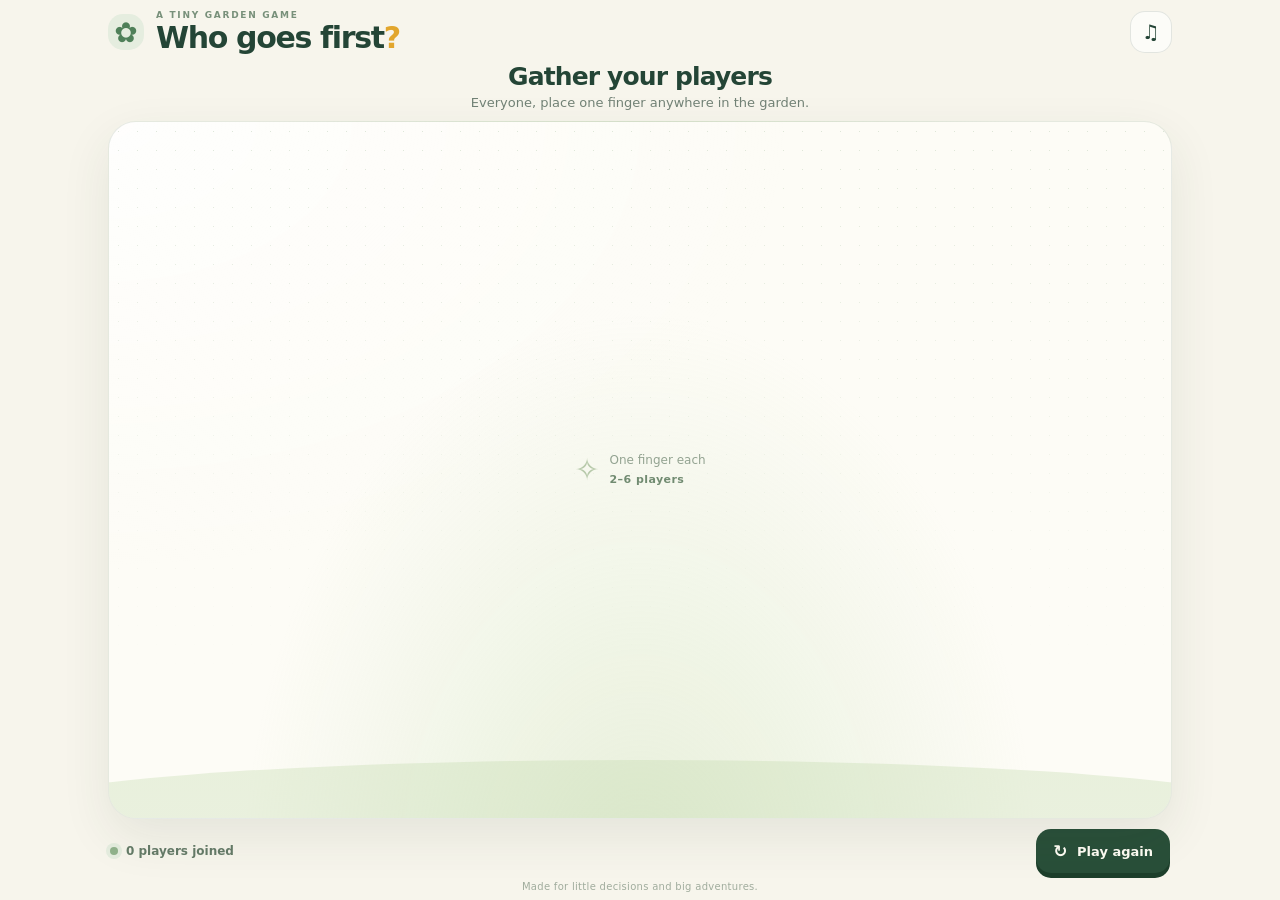
==== index.html @ ebcf1e68 "Add files via upload" ====
<!doctype html>
<html lang="en">
<head>
  <meta charset="utf-8">
  <meta name="viewport" content="width=device-width, initial-scale=1, maximum-scale=1, user-scalable=no, viewport-fit=cover">
  <meta name="theme-color" content="#f7f5ec">
  <meta name="description" content="A tiny botanical multitouch game to decide who goes first.">
  <title>Who Goes First? — A Tiny Garden Game</title>
  <link rel="manifest" href="./manifest.webmanifest">
  <link rel="icon" href="./favicon.svg" type="image/svg+xml">
  <link rel="stylesheet" href="./style.css">
</head>
<body>
  <main class="app">
    <header class="topbar">
      <div class="brand-mark" aria-hidden="true">✿</div>
      <div class="brand-copy">
        <p class="eyebrow">A TINY GARDEN GAME</p>
        <h1>Who goes first<span>?</span></h1>
      </div>
      <button id="sound-toggle" class="icon-button" type="button" aria-label="Turn sound off" title="Toggle sound">
        <span id="sound-icon" aria-hidden="true">♫</span>
      </button>
    </header>

    <section class="intro" aria-live="polite">
      <p id="status-title" class="status-title">Gather your players</p>
      <p id="status-detail" class="status-detail">Everyone, place one finger anywhere in the garden.</p>
    </section>

    <section id="garden" class="garden" aria-label="Touch garden. Place one finger per player." role="application">
      <div class="garden-hint" id="garden-hint">
        <span class="hint-sparkle">✧</span>
        <span>One finger each<br><b>2–6 players</b></span>
      </div>
      <div class="garden-ground" aria-hidden="true"></div>
      <div id="plants-layer" class="plants-layer"></div>
      <div id="countdown" class="countdown" aria-live="assertive" aria-atomic="true"></div>
      <div id="result-banner" class="result-banner" aria-live="assertive"></div>
    </section>

    <footer class="controls">
      <div class="player-count"><span class="count-dot"></span><span id="player-count">0 players joined</span></div>
      <button id="reset-button" class="reset-button" type="button">
        <span aria-hidden="true">↻</span> Play again
      </button>
    </footer>
    <p class="footer-note">Made for little decisions and big adventures.</p>
    <div id="announcement" class="sr-only" aria-live="polite"></div>
  </main>
  <script src="./app.js" defer></script>
</body>
</html>
---- style.css ----
:root {
  color-scheme: light;
  --paper: #f7f5ec;
  --ink: #244536;
  --muted: #728276;
  --leaf: #4f8b62;
  --line: rgba(36,69,54,.12);
  --sunflower: #f4c744;
  --shadow: 0 18px 50px rgba(39,67,49,.09);
  font-family: ui-rounded, "SF Pro Rounded", "Avenir Next", Avenir, system-ui, -apple-system, sans-serif;
}
* { box-sizing: border-box; }
html, body { width:100%; height:100%; margin:0; overflow:hidden; overscroll-behavior:none; background:var(--paper); }
body { color:var(--ink); -webkit-tap-highlight-color:transparent; }
button { font:inherit; }
.app {
  width:100%; height:100%; min-height:100%; display:flex; flex-direction:column;
  padding: max(18px, env(safe-area-inset-top)) max(18px, env(safe-area-inset-right)) max(12px, env(safe-area-inset-bottom)) max(18px, env(safe-area-inset-left));
  max-width:1100px; margin:0 auto;
}
.topbar { display:flex; align-items:center; gap:12px; flex-shrink:0; }
.brand-mark { width:42px; height:42px; border-radius:15px; display:grid; place-items:center; background:#e5eddf; color:#4f8059; font-size:28px; }
.brand-copy { flex:1; min-width:0; }
.eyebrow { margin:0 0 2px; font-size:9px; font-weight:800; letter-spacing:.19em; color:#78907a; }
h1 { margin:0; font-size:clamp(21px, 4vw, 30px); line-height:1.08; letter-spacing:-.045em; font-weight:800; }
h1 span { color:#e2a62d; }
.icon-button { border:1px solid var(--line); background:rgba(255,255,255,.65); color:var(--ink); width:42px; height:42px; border-radius:15px; font-size:20px; cursor:pointer; }
.icon-button[aria-pressed="true"] { background:#e5eddf; }
.intro { text-align:center; padding:clamp(14px, 3vh, 26px) 8px 12px; flex-shrink:0; }
.status-title { margin:0; font-size:clamp(19px, 3vw, 25px); letter-spacing:-.035em; font-weight:800; }
.status-detail { margin:6px auto 0; max-width:480px; font-size:13px; line-height:1.45; color:var(--muted); }
.garden {
  position:relative; flex:1; min-height:180px; overflow:hidden; isolation:isolate;
  border:1px solid rgba(68,105,75,.13); border-radius:28px;
  background:
    radial-gradient(ellipse at 50% 110%, rgba(198,220,177,.42), transparent 53%),
    radial-gradient(ellipse at 0% 0%, rgba(255,255,255,.78), transparent 45%),
    #fdfcf6;
  box-shadow:var(--shadow); touch-action:none; user-select:none; -webkit-user-select:none;
}
.garden:before { content:""; position:absolute; inset:0; pointer-events:none; opacity:.45; z-index:-1;
  background-image:radial-gradient(#b7cbb0 0.7px, transparent .7px); background-size:19px 19px; mask-image:linear-gradient(to bottom, black, transparent 80%); }
.garden-ground { position:absolute; left:-10%; right:-10%; bottom:-42px; height:100px; border-radius:50% 50% 0 0; background:linear-gradient(180deg, rgba(196,219,174,.36), rgba(177,207,154,.25)); pointer-events:none; }
.garden-hint { position:absolute; left:50%; top:50%; transform:translate(-50%,-50%); display:flex; align-items:center; gap:10px; color:#93a391; text-align:left; font-size:12px; line-height:1.6; pointer-events:none; transition:opacity .3s ease; }
.garden-hint b { color:#718b71; font-size:11px; letter-spacing:.04em; }
.hint-sparkle { font-size:30px; color:#b7c9aa; }
.plants-layer { position:absolute; inset:0; pointer-events:none; }
.plant {
  position:absolute; width:74px; height:130px; transform:translate(-50%,-82%);
  display:flex; flex-direction:column; align-items:center; justify-content:flex-end;
  --plant-color:#60956a; --plant-accent:#d7e7bd; --growth:0;
  transition:left .15s ease-out, top .15s ease-out;
}
.plant svg { width:100%; height:100%; overflow:visible; filter:drop-shadow(0 5px 3px rgba(54,89,51,.08)); }
.plant .stem { stroke:var(--plant-color); stroke-width:4; stroke-linecap:round; fill:none; stroke-dasharray:1; stroke-dashoffset:1; transition:stroke-dashoffset 3.7s cubic-bezier(.2,.75,.2,1); }
.plant .leaf { fill:var(--plant-accent); stroke:var(--plant-color); stroke-width:1.6; transform-box:fill-box; transform-origin:center; transform:scale(.05); transition:transform 3.7s cubic-bezier(.2,.75,.2,1); }
.plant .bud { fill:var(--plant-color); stroke:#477852; stroke-width:1.5; transform-box:fill-box; transform-origin:50% 90%; transform:scale(.12); transition:transform .5s cubic-bezier(.2,1.5,.5,1); }
.plant .soil { fill:#d9c6a0; opacity:.75; }
.plant .flower { opacity:0; transform-box:fill-box; transform-origin:center; transform:scale(.1) rotate(-30deg); transition:opacity .45s ease, transform .8s cubic-bezier(.2,1.5,.5,1); }
.plant.is-bud .bud { transform:scale(1); }
.plant.is-grown .stem { stroke-dashoffset:0; }
.plant.is-grown .leaf { transform:scale(1); }
.plant.is-grown .bud { transform:scale(.8); }
.plant.is-winner { z-index:10; }
.plant.is-winner .flower { opacity:1; transform:scale(1) rotate(0); }
.plant.is-winner .stem { stroke-dashoffset:0; }
.plant.is-winner .leaf { transform:scale(1); }
.plant.is-loser .stem { stroke-dashoffset:1; transition-duration:.9s; }
.plant.is-loser .leaf { transform:scale(.02); transition-duration:.9s; }
.plant.is-loser .bud { transform:scale(.12); transition-duration:.9s; }
.plant-label { position:absolute; bottom:-20px; left:50%; transform:translateX(-50%); white-space:nowrap; padding:4px 8px; border-radius:99px; background:rgba(255,255,255,.86); border:1px solid rgba(36,69,54,.1); color:var(--ink); font-size:10px; font-weight:750; letter-spacing:.01em; box-shadow:0 2px 8px rgba(30,55,35,.04); }
.plant.is-winner .plant-label { background:#fff5c9; border-color:#efd46e; color:#73551a; font-size:12px; bottom:-24px; }
.countdown { position:absolute; inset:0; display:grid; place-items:center; pointer-events:none; z-index:20; font-size:clamp(60px, 15vw, 110px); font-weight:900; letter-spacing:-.08em; color:#315d3c; text-shadow:0 5px 0 rgba(255,255,255,.7); opacity:0; transform:scale(.75); }
.countdown.visible { opacity:1; transform:scale(1); transition:transform .22s cubic-bezier(.2,1.4,.4,1), opacity .18s; }
.result-banner { position:absolute; left:50%; top:15px; transform:translate(-50%,-10px); opacity:0; z-index:30; padding:10px 16px; max-width:calc(100% - 24px); border-radius:16px; text-align:center; white-space:nowrap; color:#6b4e12; background:rgba(255,247,203,.96); border:1px solid #f0d778; font-weight:850; font-size:clamp(12px,2.8vw,16px); box-shadow:0 8px 25px rgba(126,96,21,.12); transition:opacity .35s, transform .35s; }
.result-banner.visible { opacity:1; transform:translate(-50%,0); }
.controls { display:flex; justify-content:space-between; align-items:center; gap:12px; padding:15px 2px 3px; flex-shrink:0; }
.player-count { display:flex; align-items:center; gap:8px; color:#657b68; font-size:12px; font-weight:700; }
.count-dot { width:8px; height:8px; border-radius:50%; background:#91b38c; box-shadow:0 0 0 4px #e5eddf; }
.reset-button { border:0; background:#294f39; color:#fffdf4; padding:12px 17px; border-radius:15px; font-size:13px; font-weight:750; box-shadow:0 5px 0 #1d3f2b; cursor:pointer; transition:transform .12s, box-shadow .12s; }
.reset-button:active { transform:translateY(3px); box-shadow:0 2px 0 #1d3f2b; }
.reset-button span { margin-right:5px; font-size:17px; vertical-align:-1px; }
.footer-note { margin:9px 0 0; text-align:center; font-size:10px; letter-spacing:.03em; color:#a0ac9d; flex-shrink:0; }
.sr-only { position:absolute; width:1px; height:1px; padding:0; margin:-1px; overflow:hidden; clip:rect(0,0,0,0); white-space:nowrap; border:0; }
@media (orientation:landscape) and (min-width:650px) {
  .app { padding-top:max(10px,env(safe-area-inset-top)); padding-bottom:max(8px,env(safe-area-inset-bottom)); }
  .topbar .brand-mark { width:36px; height:36px; }
  .intro { padding:8px 8px 8px; }
  .status-detail { margin-top:3px; }
  .controls { padding-top:10px; }
  .footer-note { margin-top:5px; }
  .plant { width:66px; height:112px; }
}
@media (max-height:560px) {
  .app { padding-top:max(8px,env(safe-area-inset-top)); }
  .brand-mark { width:34px; height:34px; border-radius:12px; }
  .intro { padding:7px 5px 7px; }
  .status-detail { margin-top:3px; }
  .controls { padding-top:8px; }
  .footer-note { display:none; }
  .plant { height:108px; width:62px; }
}
@media (prefers-reduced-motion:reduce) {
  *, *::before, *::after { scroll-behavior:auto !important; transition-duration:.01ms !important; animation-duration:.01ms !important; }
}
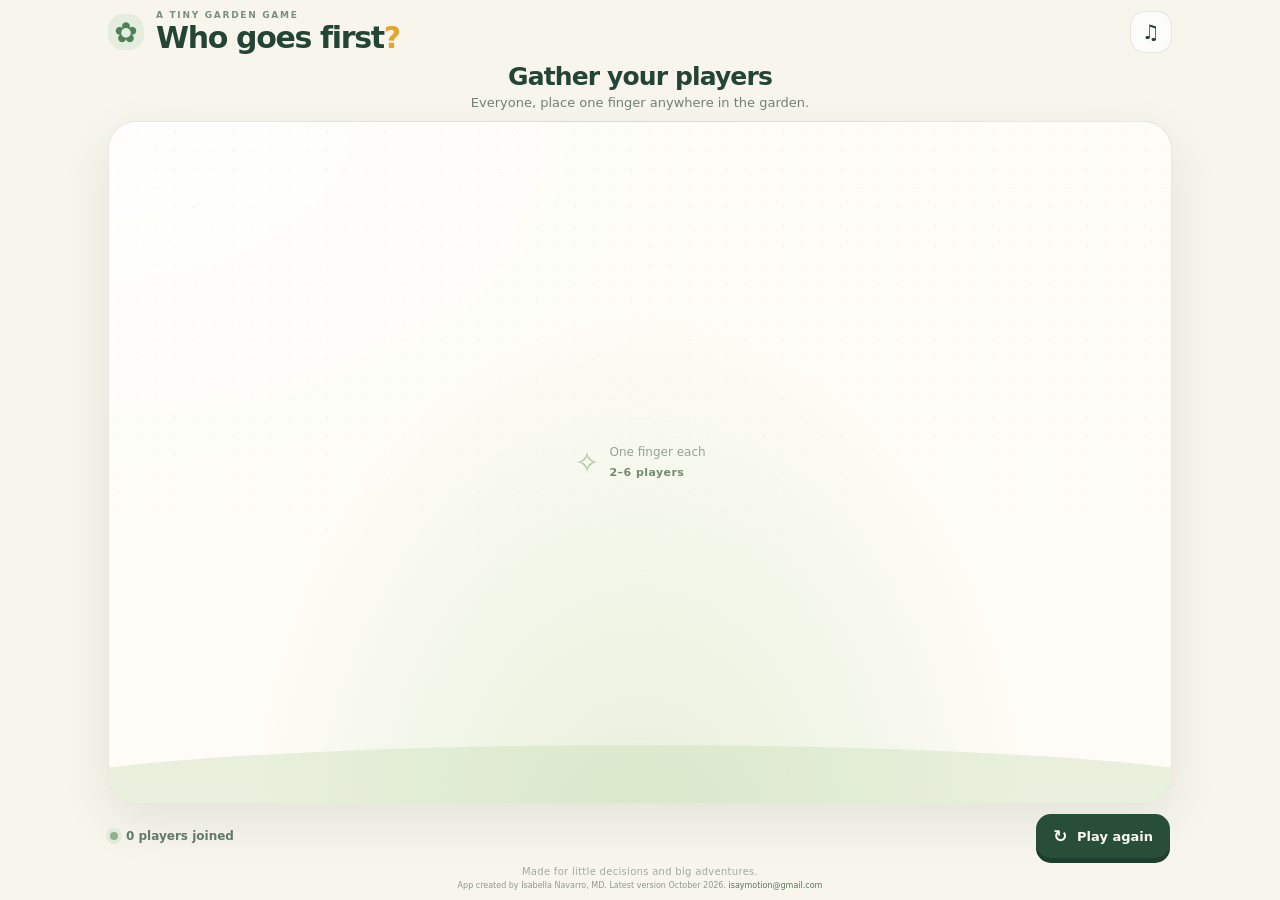
==== commit 945955b9: "Add files via upload" ====
--- a/index.html
+++ b/index.html
@@ -8,6 +8,7 @@
   <title>Who Goes First? — A Tiny Garden Game</title>
   <link rel="manifest" href="./manifest.webmanifest">
   <link rel="icon" href="./favicon.svg" type="image/svg+xml">
+  <link rel="apple-touch-icon" href="./apple-touch-icon.png">
   <link rel="stylesheet" href="./style.css">
 </head>
 <body>
@@ -46,6 +47,7 @@
       </button>
     </footer>
     <p class="footer-note">Made for little decisions and big adventures.</p>
+    <p class="attribution">App created by Isabella Navarro, MD. <span>Latest version October 2026.</span> <a href="mailto:isaymotion@gmail.com">isaymotion@gmail.com</a></p>
     <div id="announcement" class="sr-only" aria-live="polite"></div>
   </main>
   <script src="./app.js" defer></script>
--- a/style.css
+++ b/style.css
@@ -49,29 +49,47 @@
   position:absolute; width:74px; height:130px; transform:translate(-50%,-82%);
   display:flex; flex-direction:column; align-items:center; justify-content:flex-end;
   --plant-color:#60956a; --plant-accent:#d7e7bd; --growth:0;
-  transition:left .15s ease-out, top .15s ease-out;
+  transition:left .22s cubic-bezier(.2,.7,.2,1), top .22s cubic-bezier(.2,.7,.2,1), transform .45s cubic-bezier(.2,.8,.2,1);
 }
 .plant svg { width:100%; height:100%; overflow:visible; filter:drop-shadow(0 5px 3px rgba(54,89,51,.08)); }
-.plant .stem { stroke:var(--plant-color); stroke-width:4; stroke-linecap:round; fill:none; stroke-dasharray:1; stroke-dashoffset:1; transition:stroke-dashoffset 3.7s cubic-bezier(.2,.75,.2,1); }
-.plant .leaf { fill:var(--plant-accent); stroke:var(--plant-color); stroke-width:1.6; transform-box:fill-box; transform-origin:center; transform:scale(.05); transition:transform 3.7s cubic-bezier(.2,.75,.2,1); }
-.plant .bud { fill:var(--plant-color); stroke:#477852; stroke-width:1.5; transform-box:fill-box; transform-origin:50% 90%; transform:scale(.12); transition:transform .5s cubic-bezier(.2,1.5,.5,1); }
+.plant .stem { stroke:var(--plant-color); stroke-width:4; stroke-linecap:round; fill:none; stroke-dasharray:1; stroke-dashoffset:1; transition:stroke-dashoffset 2.7s cubic-bezier(.22,.65,.25,1); }
+.plant .leaf { fill:var(--plant-accent); stroke:var(--plant-color); stroke-width:1.6; transform-box:fill-box; transform-origin:center; transform:scale(.015) rotate(-12deg); opacity:.25; transition:transform 2.65s cubic-bezier(.2,.72,.2,1), opacity 1.8s ease; }
+.plant .leaf-b, .plant .leaf-d { transform-origin:15% 85%; }
+.plant .leaf-a, .plant .leaf-c { transform-origin:85% 85%; }
+.plant .bud { fill:var(--plant-color); stroke:#477852; stroke-width:1.5; transform-box:fill-box; transform-origin:50% 90%; transform:scale(.08); opacity:.65; transition:transform .85s cubic-bezier(.2,1.15,.4,1), opacity .7s ease; }
+.plant .seed { transform-box:fill-box; transform-origin:center; opacity:1; transition:opacity .65s ease, transform .9s cubic-bezier(.2,.8,.2,1); }
 .plant .soil { fill:#d9c6a0; opacity:.75; }
-.plant .flower { opacity:0; transform-box:fill-box; transform-origin:center; transform:scale(.1) rotate(-30deg); transition:opacity .45s ease, transform .8s cubic-bezier(.2,1.5,.5,1); }
+.plant .flower { opacity:0; transform-box:fill-box; transform-origin:50% 35%; transform:scale(.04) rotate(-32deg); transition:opacity .5s ease, transform 1.15s cubic-bezier(.16,1.2,.3,1); filter:drop-shadow(0 0 0 rgba(255,202,69,0)); }
+.plant .petals { transform-box:fill-box; transform-origin:center; }
+.plant.is-bud .seed { opacity:.18; transform:translateY(8px) scale(.65); }
+.plant.is-bud .bud { transform:scale(.62); opacity:1; }
+.plant.is-bud .stem { stroke-dashoffset:.72; transition-duration:1.05s; }
+.plant.is-bud .leaf { transform:scale(.18) rotate(0); opacity:.7; transition-duration:1.05s; }
 .plant.is-bud .bud { transform:scale(1); }
-.plant.is-grown .stem { stroke-dashoffset:0; }
-.plant.is-grown .leaf { transform:scale(1); }
-.plant.is-grown .bud { transform:scale(.8); }
-.plant.is-winner { z-index:10; }
-.plant.is-winner .flower { opacity:1; transform:scale(1) rotate(0); }
+.plant.is-grown .seed { opacity:0; transform:translateY(12px) scale(.35); }
+.plant.is-grown .stem { stroke-dashoffset:0; transition-duration:2.65s; }
+.plant.is-grown .leaf { transform:scale(1) rotate(0); opacity:1; transition-duration:2.65s; }
+.plant.is-grown .bud { transform:scale(.86); opacity:1; transition-duration:2.65s; }
+.plant.is-winner { z-index:10; transform:translate(-50%,-82%) scale(1.12); filter:drop-shadow(0 0 13px rgba(255,197,55,.52)); }
+.plant.is-winner::before { content:""; position:absolute; left:50%; top:4px; width:104px; height:104px; transform:translateX(-50%); border-radius:50%; background:radial-gradient(circle, rgba(255,222,108,.48) 0%, rgba(255,218,96,.24) 38%, rgba(255,225,134,0) 72%); filter:blur(7px); opacity:0; animation:sunflower-glow 2.4s ease-in-out infinite alternate; z-index:-1; }
+.plant.is-winner .flower { opacity:1; transform:scale(1.12) rotate(0); filter:drop-shadow(0 0 7px rgba(255,202,69,.68)); }
+.plant.is-winner .bud { transform:scale(.05); opacity:0; }
+.plant.is-winner .seed { opacity:0; }
+.plant.is-winner .plant-label { transform:translateX(-50%); transform-origin:top center; }
 .plant.is-winner .stem { stroke-dashoffset:0; }
 .plant.is-winner .leaf { transform:scale(1); }
-.plant.is-loser .stem { stroke-dashoffset:1; transition-duration:.9s; }
-.plant.is-loser .leaf { transform:scale(.02); transition-duration:.9s; }
-.plant.is-loser .bud { transform:scale(.12); transition-duration:.9s; }
+.plant.is-loser .stem { stroke-dashoffset:1; transition-duration:1.15s; }
+.plant.is-loser .leaf { transform:scale(.015) rotate(-12deg); opacity:.15; transition-duration:1.05s; }
+.plant.is-loser .bud { transform:scale(.08); opacity:.65; transition-duration:.9s; }
+.plant.is-loser .seed { opacity:1; transform:translateY(0) scale(1); transition-delay:.3s; }
 .plant-label { position:absolute; bottom:-20px; left:50%; transform:translateX(-50%); white-space:nowrap; padding:4px 8px; border-radius:99px; background:rgba(255,255,255,.86); border:1px solid rgba(36,69,54,.1); color:var(--ink); font-size:10px; font-weight:750; letter-spacing:.01em; box-shadow:0 2px 8px rgba(30,55,35,.04); }
-.plant.is-winner .plant-label { background:#fff5c9; border-color:#efd46e; color:#73551a; font-size:12px; bottom:-24px; }
+.plant.is-winner .plant-label { background:#fff5c9; border-color:#efd46e; color:#73551a; font-size:10px; bottom:-24px; }
 .countdown { position:absolute; inset:0; display:grid; place-items:center; pointer-events:none; z-index:20; font-size:clamp(60px, 15vw, 110px); font-weight:900; letter-spacing:-.08em; color:#315d3c; text-shadow:0 5px 0 rgba(255,255,255,.7); opacity:0; transform:scale(.75); }
-.countdown.visible { opacity:1; transform:scale(1); transition:transform .22s cubic-bezier(.2,1.4,.4,1), opacity .18s; }
+.countdown.visible { opacity:1; transform:scale(1); transition:transform .34s cubic-bezier(.2,1.25,.4,1), opacity .24s; }
+.garden.anticipation { animation:anticipation-pulse .72s ease-in-out infinite alternate; }
+.garden.anticipation .countdown { color:#a56e16; text-shadow:0 0 22px rgba(255,205,84,.75), 0 5px 0 rgba(255,255,255,.75); }
+@keyframes sunflower-glow { from { opacity:.65; transform:translateX(-50%) scale(.9); } to { opacity:1; transform:translateX(-50%) scale(1.2); } }
+@keyframes anticipation-pulse { from { box-shadow:0 18px 50px rgba(39,67,49,.09), inset 0 0 0 rgba(255,211,101,0); } to { box-shadow:0 18px 50px rgba(39,67,49,.09), inset 0 0 70px rgba(255,211,101,.18); } }
 .result-banner { position:absolute; left:50%; top:15px; transform:translate(-50%,-10px); opacity:0; z-index:30; padding:10px 16px; max-width:calc(100% - 24px); border-radius:16px; text-align:center; white-space:nowrap; color:#6b4e12; background:rgba(255,247,203,.96); border:1px solid #f0d778; font-weight:850; font-size:clamp(12px,2.8vw,16px); box-shadow:0 8px 25px rgba(126,96,21,.12); transition:opacity .35s, transform .35s; }
 .result-banner.visible { opacity:1; transform:translate(-50%,0); }
 .controls { display:flex; justify-content:space-between; align-items:center; gap:12px; padding:15px 2px 3px; flex-shrink:0; }
@@ -81,6 +99,9 @@
 .reset-button:active { transform:translateY(3px); box-shadow:0 2px 0 #1d3f2b; }
 .reset-button span { margin-right:5px; font-size:17px; vertical-align:-1px; }
 .footer-note { margin:9px 0 0; text-align:center; font-size:10px; letter-spacing:.03em; color:#a0ac9d; flex-shrink:0; }
+.attribution { margin:5px 0 0; text-align:center; font-size:9px; line-height:1.5; color:#8d9a8c; flex-shrink:0; }
+.attribution a { color:#55775a; text-decoration:none; }
+.attribution a:focus-visible { outline:2px solid #55775a; outline-offset:2px; border-radius:2px; }
 .sr-only { position:absolute; width:1px; height:1px; padding:0; margin:-1px; overflow:hidden; clip:rect(0,0,0,0); white-space:nowrap; border:0; }
 @media (orientation:landscape) and (min-width:650px) {
   .app { padding-top:max(10px,env(safe-area-inset-top)); padding-bottom:max(8px,env(safe-area-inset-bottom)); }
@@ -89,6 +110,7 @@
   .status-detail { margin-top:3px; }
   .controls { padding-top:10px; }
   .footer-note { margin-top:5px; }
+  .attribution { margin-top:3px; font-size:8px; }
   .plant { width:66px; height:112px; }
 }
 @media (max-height:560px) {
@@ -98,6 +120,7 @@
   .status-detail { margin-top:3px; }
   .controls { padding-top:8px; }
   .footer-note { display:none; }
+  .attribution { font-size:8px; margin-top:4px; }
   .plant { height:108px; width:62px; }
 }
 @media (prefers-reduced-motion:reduce) {
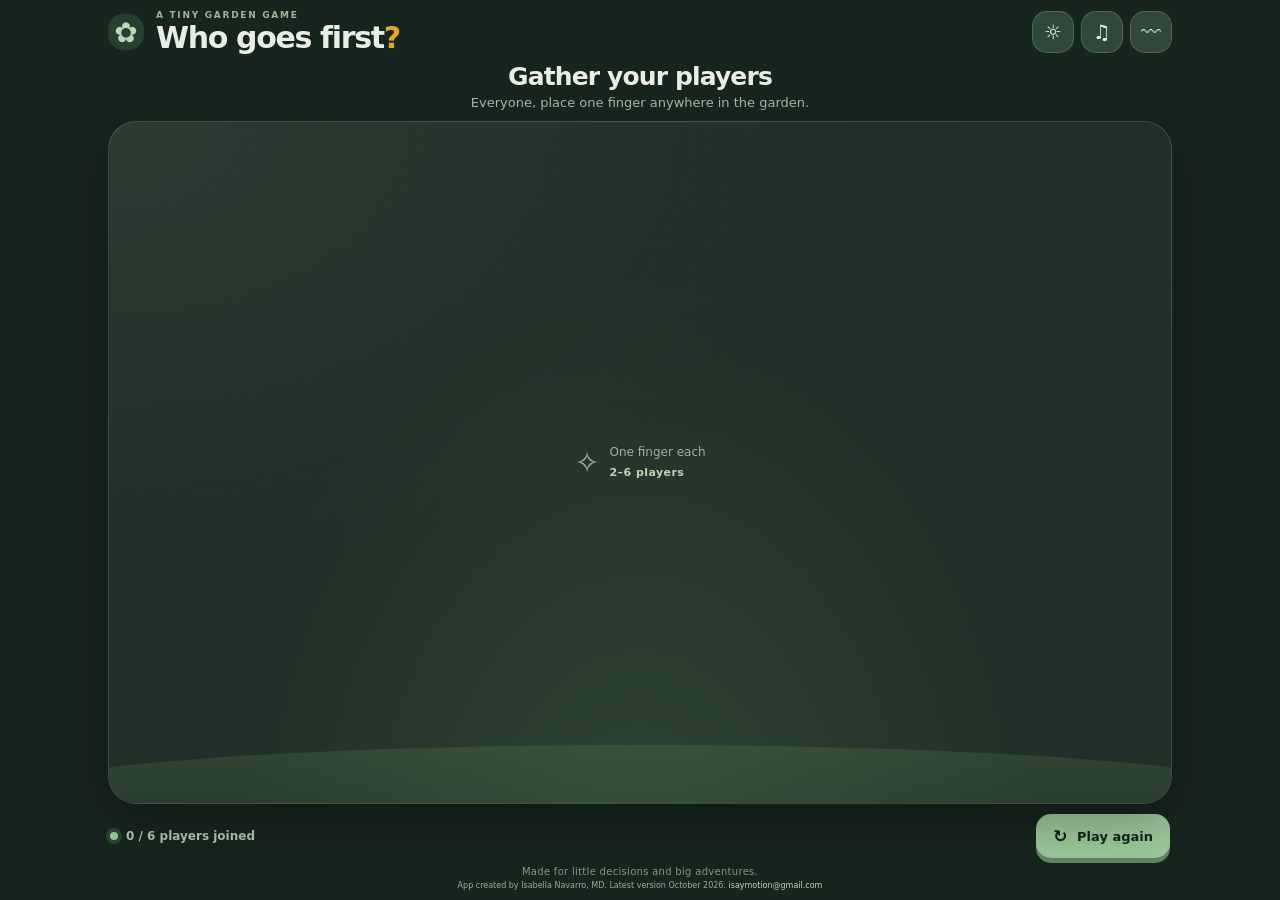
==== commit d955b730: "Add files via upload" ====
--- a/index.html
+++ b/index.html
@@ -2,13 +2,14 @@
 <html lang="en">
 <head>
   <meta charset="utf-8">
-  <meta name="viewport" content="width=device-width, initial-scale=1, maximum-scale=1, user-scalable=no, viewport-fit=cover">
-  <meta name="theme-color" content="#f7f5ec">
+  <meta name="viewport" content="width=device-width, initial-scale=1, viewport-fit=cover">
+  <meta name="theme-color" content="#17251f" id="theme-color-meta">
   <meta name="description" content="A tiny botanical multitouch game to decide who goes first.">
   <title>Who Goes First? — A Tiny Garden Game</title>
   <link rel="manifest" href="./manifest.webmanifest">
   <link rel="icon" href="./favicon.svg" type="image/svg+xml">
   <link rel="apple-touch-icon" href="./apple-touch-icon.png">
+  <script>try{document.documentElement.dataset.theme=localStorage.getItem("who-goes-first-theme")||"dark"}catch(_){document.documentElement.dataset.theme="dark"}</script>
   <link rel="stylesheet" href="./style.css">
 </head>
 <body>
@@ -19,17 +20,25 @@
         <p class="eyebrow">A TINY GARDEN GAME</p>
         <h1>Who goes first<span>?</span></h1>
       </div>
-      <button id="sound-toggle" class="icon-button" type="button" aria-label="Turn sound off" title="Toggle sound">
-        <span id="sound-icon" aria-hidden="true">♫</span>
-      </button>
+      <div class="audio-controls" role="group" aria-label="Display and feedback settings">
+        <button id="theme-toggle" class="icon-button theme-toggle" type="button" aria-label="Switch to light mode" aria-pressed="true" title="Switch theme">
+          <span id="theme-icon" aria-hidden="true">☼</span>
+        </button>
+        <button id="sound-toggle" class="icon-button" type="button" aria-label="Turn sound off" aria-pressed="true" title="Toggle sound">
+          <span id="sound-icon" aria-hidden="true">♫</span>
+        </button>
+        <button id="vibration-toggle" class="icon-button" type="button" aria-label="Turn vibration off" aria-pressed="true" title="Toggle vibration">
+          <span id="vibration-icon" aria-hidden="true">〰</span>
+        </button>
+      </div>
     </header>
 
-    <section class="intro" aria-live="polite">
-      <p id="status-title" class="status-title">Gather your players</p>
+    <section class="intro">
+      <p id="status-title" class="status-title" role="status" aria-live="polite" aria-atomic="true">Gather your players</p>
       <p id="status-detail" class="status-detail">Everyone, place one finger anywhere in the garden.</p>
     </section>
 
-    <section id="garden" class="garden" aria-label="Touch garden. Place one finger per player." role="application">
+    <section id="garden" class="garden" aria-label="Touch garden" aria-describedby="garden-hint status-detail" role="application" tabindex="0">
       <div class="garden-hint" id="garden-hint">
         <span class="hint-sparkle">✧</span>
         <span>One finger each<br><b>2–6 players</b></span>
@@ -41,8 +50,8 @@
     </section>
 
     <footer class="controls">
-      <div class="player-count"><span class="count-dot"></span><span id="player-count">0 players joined</span></div>
-      <button id="reset-button" class="reset-button" type="button">
+      <div class="player-count"><span class="count-dot" aria-hidden="true"></span><span id="player-count" aria-live="polite" aria-atomic="true">0 / 6 players joined</span></div>
+      <button id="reset-button" class="reset-button" type="button" aria-label="Play again and reset the garden">
         <span aria-hidden="true">↻</span> Play again
       </button>
     </footer>
@@ -51,5 +60,15 @@
     <div id="announcement" class="sr-only" aria-live="polite"></div>
   </main>
   <script src="./app.js" defer></script>
+  <script>
+    // Service workers require HTTPS (GitHub Pages qualifies) or localhost.
+    // Resolve relative to this page so project-site paths work correctly.
+    if ("serviceWorker" in navigator && (location.protocol === "https:" || location.hostname === "localhost")) {
+      window.addEventListener("load", () => {
+        navigator.serviceWorker.register(new URL("./sw.js", document.baseURI), { scope: new URL("./", document.baseURI).pathname, updateViaCache: "none" })
+          .catch(error => console.warn("Offline support could not be enabled:", error));
+      });
+    }
+  </script>
 </body>
 </html>
--- a/style.css
+++ b/style.css
@@ -1,12 +1,12 @@
 :root {
-  color-scheme: light;
-  --paper: #f7f5ec;
-  --ink: #244536;
-  --muted: #728276;
-  --leaf: #4f8b62;
-  --line: rgba(36,69,54,.12);
+  color-scheme: dark;
+  --paper: #17251f;
+  --ink: #e8eee5;
+  --muted: #a8b8aa;
+  --leaf: #91c39a;
+  --line: rgba(222,239,222,.16);
   --sunflower: #f4c744;
-  --shadow: 0 18px 50px rgba(39,67,49,.09);
+  --shadow: 0 18px 50px rgba(0,0,0,.28);
   font-family: ui-rounded, "SF Pro Rounded", "Avenir Next", Avenir, system-ui, -apple-system, sans-serif;
 }
 * { box-sizing: border-box; }
@@ -24,7 +24,10 @@
 .eyebrow { margin:0 0 2px; font-size:9px; font-weight:800; letter-spacing:.19em; color:#78907a; }
 h1 { margin:0; font-size:clamp(21px, 4vw, 30px); line-height:1.08; letter-spacing:-.045em; font-weight:800; }
 h1 span { color:#e2a62d; }
-.icon-button { border:1px solid var(--line); background:rgba(255,255,255,.65); color:var(--ink); width:42px; height:42px; border-radius:15px; font-size:20px; cursor:pointer; }
+.audio-controls { display:flex; align-items:center; gap:7px; flex-shrink:0; }
+.icon-button { border:1px solid var(--line); background:rgba(255,255,255,.65); color:var(--ink); width:42px; height:42px; border-radius:15px; font-size:20px; cursor:pointer; transition:background .15s, opacity .15s, transform .12s; }
+.icon-button:active:not(:disabled) { transform:scale(.96); }
+.icon-button:disabled { opacity:.42; cursor:not-allowed; }
 .icon-button[aria-pressed="true"] { background:#e5eddf; }
 .intro { text-align:center; padding:clamp(14px, 3vh, 26px) 8px 12px; flex-shrink:0; }
 .status-title { margin:0; font-size:clamp(19px, 3vw, 25px); letter-spacing:-.035em; font-weight:800; }
@@ -90,7 +93,7 @@
 .garden.anticipation .countdown { color:#a56e16; text-shadow:0 0 22px rgba(255,205,84,.75), 0 5px 0 rgba(255,255,255,.75); }
 @keyframes sunflower-glow { from { opacity:.65; transform:translateX(-50%) scale(.9); } to { opacity:1; transform:translateX(-50%) scale(1.2); } }
 @keyframes anticipation-pulse { from { box-shadow:0 18px 50px rgba(39,67,49,.09), inset 0 0 0 rgba(255,211,101,0); } to { box-shadow:0 18px 50px rgba(39,67,49,.09), inset 0 0 70px rgba(255,211,101,.18); } }
-.result-banner { position:absolute; left:50%; top:15px; transform:translate(-50%,-10px); opacity:0; z-index:30; padding:10px 16px; max-width:calc(100% - 24px); border-radius:16px; text-align:center; white-space:nowrap; color:#6b4e12; background:rgba(255,247,203,.96); border:1px solid #f0d778; font-weight:850; font-size:clamp(12px,2.8vw,16px); box-shadow:0 8px 25px rgba(126,96,21,.12); transition:opacity .35s, transform .35s; }
+.result-banner { position:absolute; left:50%; top:15px; transform:translate(-50%,-10px); opacity:0; z-index:30; padding:10px 16px; max-width:calc(100% - 24px); border-radius:16px; text-align:center; white-space:normal; overflow-wrap:anywhere; width:max-content; max-width:calc(100% - 24px); color:#6b4e12; background:rgba(255,247,203,.96); border:1px solid #f0d778; font-weight:850; font-size:clamp(12px,2.8vw,16px); box-shadow:0 8px 25px rgba(126,96,21,.12); transition:opacity .35s, transform .35s; }
 .result-banner.visible { opacity:1; transform:translate(-50%,0); }
 .controls { display:flex; justify-content:space-between; align-items:center; gap:12px; padding:15px 2px 3px; flex-shrink:0; }
 .player-count { display:flex; align-items:center; gap:8px; color:#657b68; font-size:12px; font-weight:700; }
@@ -126,3 +129,167 @@
 @media (prefers-reduced-motion:reduce) {
   *, *::before, *::after { scroll-behavior:auto !important; transition-duration:.01ms !important; animation-duration:.01ms !important; }
 }
+
+
+/* Release 2, Pass 1 — clearer player-count and interaction feedback. */
+.player-count { font-variant-numeric: tabular-nums; }
+button:focus-visible { outline: 3px solid #d6a83d; outline-offset: 3px; }
+.reset-button:focus-visible, .icon-button:focus-visible { box-shadow: 0 0 0 4px rgba(214,168,61,.22); }
+.plant-label { max-width: 118px; overflow: hidden; text-overflow: ellipsis; }
+@media (max-width: 360px) {
+  .controls { gap: 8px; }
+  .player-count { font-size: 11px; gap: 6px; }
+  .reset-button { padding: 11px 12px; font-size: 12px; }
+  .plant { width: 64px; height: 116px; }
+}
+
+/* Release 2, Pass 2 — smoother growth and a clearer, restrained winner reveal. */
+.plant {
+  transform-origin: 50% 82%;
+  will-change: left, top, transform;
+}
+.plant.is-bud {
+  animation: sprout-arrive .55s cubic-bezier(.2,.85,.25,1.15) both;
+}
+.plant.is-grown:not(.is-winner):not(.is-loser) {
+  filter: drop-shadow(0 4px 5px rgba(48, 82, 49, .08));
+}
+.plant.is-winner {
+  transform: translate(-50%, -82%) scale(1.07);
+  animation: winner-settle .7s cubic-bezier(.2,.85,.25,1.15) both;
+}
+.plant.is-winner::before {
+  width: 94px;
+  height: 94px;
+  animation-duration: 2.8s;
+}
+.plant.is-winner .flower {
+  transform: scale(1.06) rotate(0);
+  transition-duration: .9s;
+}
+.plant.is-winner .plant-label {
+  bottom: -25px;
+  font-size: 10px;
+  max-width: min(150px, 42vw);
+  overflow: visible;
+  text-overflow: clip;
+  padding: 5px 9px;
+  box-shadow: 0 3px 12px rgba(126, 96, 21, .14);
+}
+.reset-button.is-result {
+  background: #426b43;
+  box-shadow: 0 5px 0 #315437, 0 0 0 4px rgba(198, 220, 177, .55);
+}
+.result-banner {
+  line-height: 1.3;
+  white-space: normal;
+  overflow-wrap: anywhere;
+}
+.plant.is-loser {
+  transform: translate(-50%, -82%) scale(.88);
+  opacity: .78;
+  transition: transform .85s cubic-bezier(.2,.7,.25,1), opacity .75s ease;
+}
+.plant.is-loser .plant-label {
+  opacity: .82;
+  transition: opacity .5s ease;
+}
+.result-banner.visible {
+  animation: banner-arrive .5s cubic-bezier(.2,.85,.25,1.15) both;
+}
+.countdown.visible {
+  animation: countdown-arrive .32s cubic-bezier(.2,1.25,.4,1) both;
+}
+@keyframes sprout-arrive {
+  0% { opacity: .55; transform: translate(-50%, -77%) scale(.9); }
+  100% { opacity: 1; transform: translate(-50%, -82%) scale(1); }
+}
+@keyframes winner-settle {
+  0% { transform: translate(-50%, -82%) scale(.94); }
+  68% { transform: translate(-50%, -82%) scale(1.1); }
+  100% { transform: translate(-50%, -82%) scale(1.07); }
+}
+@keyframes banner-arrive {
+  0% { opacity: 0; }
+  100% { opacity: 1; }
+}
+@keyframes countdown-arrive {
+  0% { transform: scale(.78); }
+  75% { transform: scale(1.06); }
+  100% { transform: scale(1); }
+}
+@media (prefers-reduced-motion: reduce) {
+  .plant.is-bud, .plant.is-winner, .result-banner.visible, .countdown.visible {
+    animation: none !important;
+  }
+  .plant.is-loser { transform: translate(-50%, -82%) scale(.94); }
+}
+
+
+/* Release 2, Pass 4 — optional sound and vibration feedback controls. */
+.audio-controls .icon-button[aria-pressed="false"] { background:rgba(255,255,255,.38); color:#849186; }
+@media (max-width: 360px) {
+  .topbar { gap:8px; }
+  .audio-controls { gap:5px; }
+  .audio-controls .icon-button { width:38px; height:38px; border-radius:13px; }
+}
+
+
+/* Release 2, Pass 5 — accessibility and resilient interaction polish. */
+html { -webkit-text-size-adjust: 100%; text-size-adjust: 100%; }
+button, a { touch-action: manipulation; }
+button:focus-visible, a:focus-visible, #garden:focus-visible { outline: 3px solid #b98725; outline-offset: 4px; }
+#garden:focus { outline: none; }
+#garden:focus-visible { outline: 3px solid #b98725; outline-offset: -5px; }
+.status-title, .status-detail { overflow-wrap: anywhere; }
+.player-count { min-width: 0; }
+.player-count #player-count { font-variant-numeric: tabular-nums; }
+@media (max-width: 360px) {
+  .topbar { gap: 8px; }
+  .brand-mark { width: 36px; height: 36px; border-radius: 12px; font-size: 24px; }
+  .audio-controls { gap: 4px; }
+  .icon-button { width: 38px; height: 38px; border-radius: 12px; }
+  h1 { font-size: clamp(18px, 5vw, 22px); }
+}
+@media (forced-colors: active) {
+  button:focus-visible, a:focus-visible, #garden:focus-visible { outline: 3px solid Highlight; }
+  .icon-button[aria-pressed="true"] { border: 2px solid ButtonText; }
+}
+
+
+/* Theme toggle: dark is the default; light mode preserves the original garden palette. */
+:root[data-theme="light"] {
+  color-scheme: light;
+  --paper: #f7f5ec; --ink: #244536; --muted: #728276; --leaf: #4f8b62;
+  --line: rgba(36,69,54,.12); --shadow: 0 18px 50px rgba(39,67,49,.09);
+}
+:root[data-theme="dark"] { color-scheme: dark; }
+:root[data-theme="dark"] .brand-mark { background:#293d31; color:#b7d9b5; }
+:root[data-theme="dark"] .eyebrow { color:#9bb69c; }
+:root[data-theme="dark"] .icon-button { background:rgba(255,255,255,.07); color:var(--ink); border-color:rgba(222,239,222,.18); }
+:root[data-theme="dark"] .icon-button[aria-pressed="true"] { background:#30483a; }
+:root[data-theme="dark"] .audio-controls .icon-button[aria-pressed="false"] { background:rgba(255,255,255,.035); color:#a3b2a5; }
+:root[data-theme="dark"] .garden {
+  border-color:rgba(181,211,181,.18);
+  background:radial-gradient(ellipse at 50% 110%, rgba(91,131,83,.26), transparent 56%),
+    radial-gradient(ellipse at 0% 0%, rgba(192,218,184,.07), transparent 48%), #202f28;
+}
+:root[data-theme="dark"] .garden:before { background-image:radial-gradient(#5f7d65 0.7px, transparent .7px); opacity:.32; }
+:root[data-theme="dark"] .garden-ground { background:linear-gradient(180deg, rgba(93,133,80,.25), rgba(64,104,67,.18)); }
+:root[data-theme="dark"] .garden-hint { color:#9eb29e; }
+:root[data-theme="dark"] .garden-hint b { color:#c0d5b7; }
+:root[data-theme="dark"] .hint-sparkle { color:#91b08c; }
+:root[data-theme="dark"] .plant-label { background:rgba(30,46,37,.92); border-color:rgba(220,239,220,.16); color:#e8eee5; box-shadow:0 2px 8px rgba(0,0,0,.22); }
+:root[data-theme="dark"] .plant.is-winner .plant-label { background:#fff0ad; border-color:#efd46e; color:#65480e; }
+:root[data-theme="dark"] .countdown { color:#d4e8c9; text-shadow:0 5px 0 rgba(0,0,0,.22); }
+:root[data-theme="dark"] .garden.anticipation .countdown { color:#ffd56a; text-shadow:0 0 22px rgba(255,205,84,.5); }
+:root[data-theme="dark"] .player-count { color:#b2c6b2; }
+:root[data-theme="dark"] .count-dot { background:#9bc99a; box-shadow:0 0 0 4px #2c4434; }
+:root[data-theme="dark"] .reset-button { background:#9bc69a; color:#15251b; box-shadow:0 5px 0 #608666; }
+:root[data-theme="dark"] .reset-button:active { box-shadow:0 2px 0 #608666; }
+:root[data-theme="dark"] .reset-button.is-result { background:#b7d8a5; box-shadow:0 5px 0 #65885e, 0 0 0 4px rgba(137,177,124,.2); }
+:root[data-theme="dark"] .footer-note { color:#849989; }
+:root[data-theme="dark"] .attribution { color:#9aab9d; }
+:root[data-theme="dark"] .attribution a { color:#b8d9b6; }
+:root[data-theme="dark"] button:focus-visible, :root[data-theme="dark"] a:focus-visible, :root[data-theme="dark"] #garden:focus-visible { outline-color:#e8c66a; }
+:root[data-theme="dark"] .reset-button:focus-visible, :root[data-theme="dark"] .icon-button:focus-visible { box-shadow:0 0 0 4px rgba(232,198,106,.2); }
